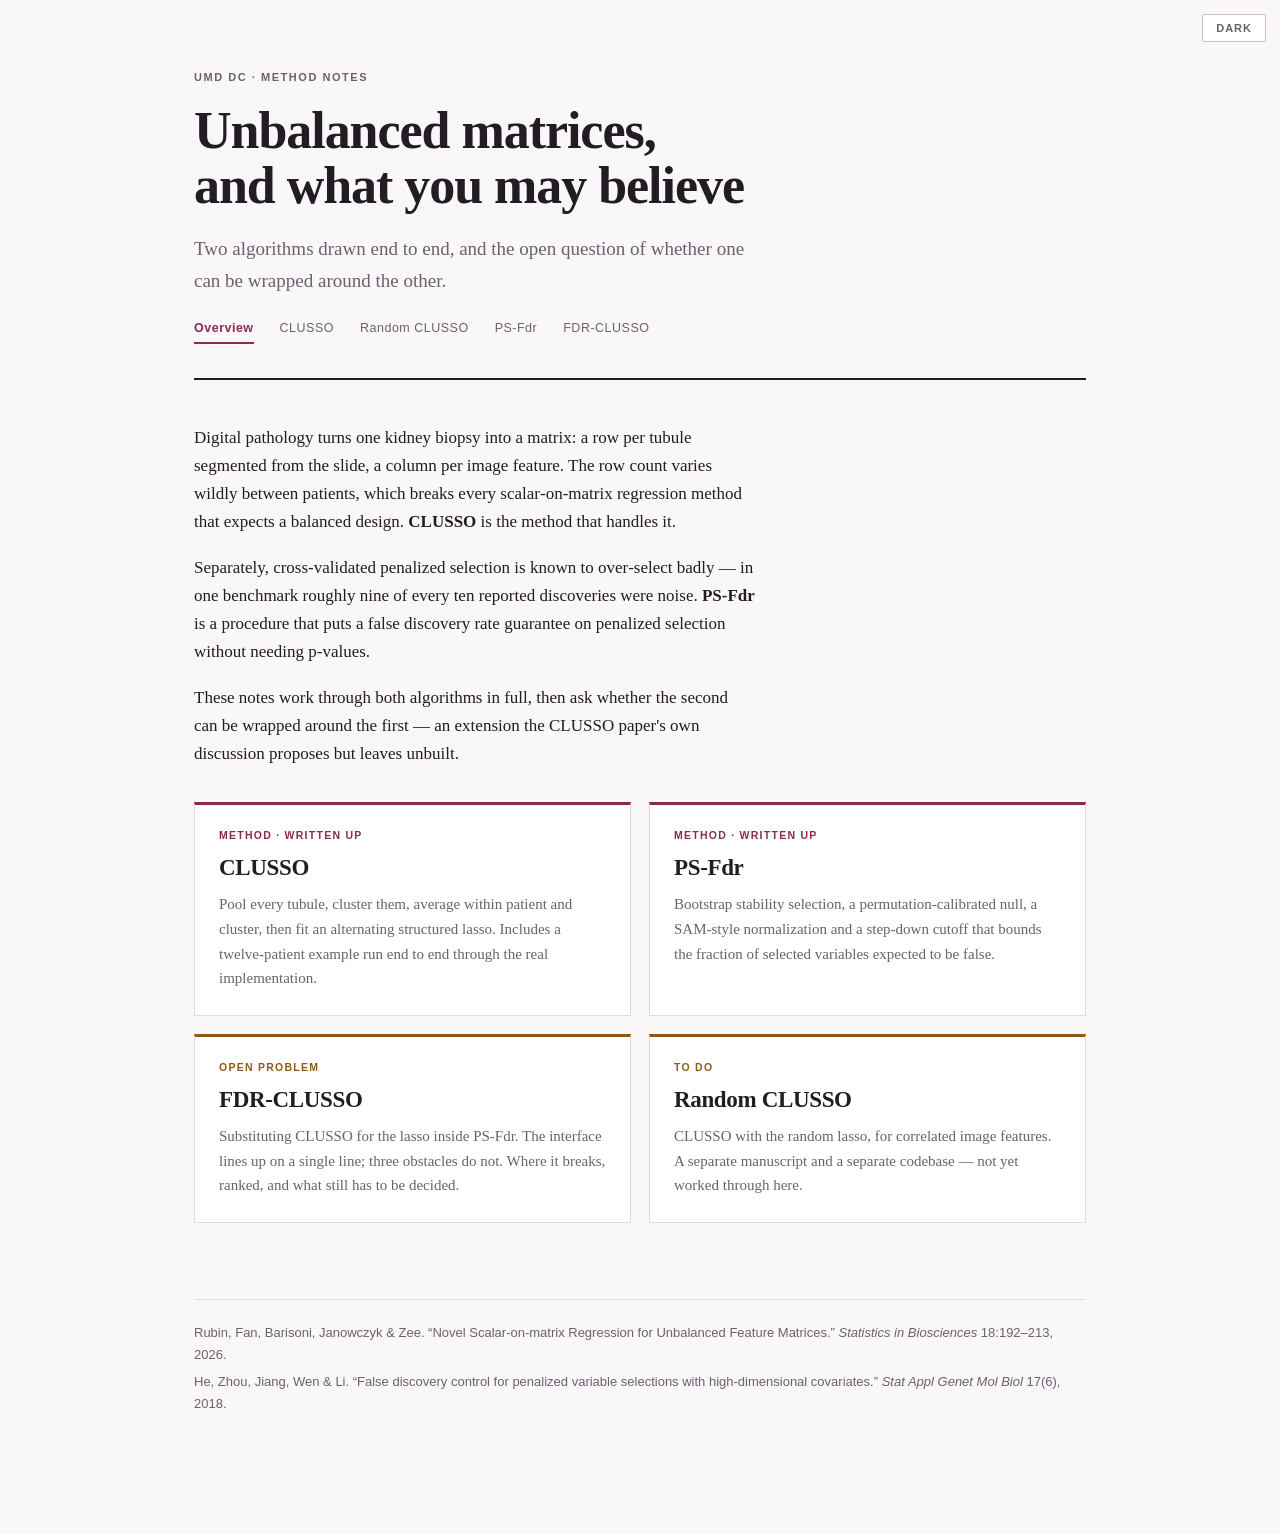
==== docs/index.html @ 7ac99914 "Add GitHub Pages site: one page per method Splits the CLUSSO/PS-Fdr explainer into a five-page stati" ====
<!doctype html>
<html lang="en">
<head>
<meta charset="utf-8">
<meta name="viewport" content="width=device-width, initial-scale=1">
<title>CLUSSO &times; PS-Fdr</title>
<meta name="description" content="Scalar-on-matrix regression for unbalanced tubule feature matrices, false discovery control for penalized selection, and the open question of composing the two.">
<meta name="color-scheme" content="light dark">
<link rel="icon" href="data:image/svg+xml,<svg xmlns=%22http://www.w3.org/2000/svg%22 viewBox=%220 0 100 100%22><text y=%22.9em%22 font-size=%2290%22>%F0%9F%94%AC</text></svg>">
<meta property="og:type" content="article">
<meta property="og:title" content="CLUSSO &times; PS-Fdr">
<meta property="og:description" content="Scalar-on-matrix regression for unbalanced tubule feature matrices, false discovery control for penalized selection, and the open question of composing the two.">
<meta name="twitter:card" content="summary">
<link rel="stylesheet" href="assets/style.css">
</head>
<body>
<button class="theme-toggle" id="themetoggle" type="button" aria-label="Toggle colour theme">Dark</button>

<div class="wrap">

  <header class="masthead">
    <p class="eyebrow">UMD DC &middot; method notes</p>
    <h1>Unbalanced matrices,<br>and what you may believe</h1>
    <p class="standfirst">Two algorithms drawn end to end, and the open question of whether one can be wrapped around the other.</p>
    <nav class="sitenav">
      <a href="index.html" aria-current="page">Overview</a>
      <a href="clusso.html">CLUSSO</a>
      <a href="random-clusso.html">Random CLUSSO</a>
      <a href="ps-fdr.html">PS-Fdr</a>
      <a href="fdr-clusso.html">FDR-CLUSSO</a>
    </nav>
  </header>

  <section>
    <div class="prose">
      <p>
        Digital pathology turns one kidney biopsy into a matrix: a row per tubule
        segmented from the slide, a column per image feature. The row count varies
        wildly between patients, which breaks every scalar&#8209;on&#8209;matrix regression
        method that expects a balanced design. <strong>CLUSSO</strong> is the method
        that handles it.
      </p>
      <p>
        Separately, cross&#8209;validated penalized selection is known to over&#8209;select
        badly &mdash; in one benchmark roughly nine of every ten reported discoveries
        were noise. <strong>PS&#8209;Fdr</strong> is a procedure that puts a false
        discovery rate guarantee on penalized selection without needing p&#8209;values.
      </p>
      <p>
        These notes work through both algorithms in full, then ask whether the second
        can be wrapped around the first &mdash; an extension the CLUSSO paper's own
        discussion proposes but leaves unbuilt.
      </p>
    </div>

    <div class="cards">
      <a class="card" href="clusso.html">
        <span class="ct">Method &middot; written up</span>
        <h3>CLUSSO</h3>
        <p>Pool every tubule, cluster them, average within patient and cluster, then
        fit an alternating structured lasso. Includes a twelve&#8209;patient example run
        end to end through the real implementation.</p>
      </a>
      <a class="card" href="ps-fdr.html">
        <span class="ct">Method &middot; written up</span>
        <h3>PS&#8209;Fdr</h3>
        <p>Bootstrap stability selection, a permutation&#8209;calibrated null, a
        SAM&#8209;style normalization and a step&#8209;down cutoff that bounds the fraction of
        selected variables expected to be false.</p>
      </a>
      <a class="card todo" href="fdr-clusso.html">
        <span class="ct">Open problem</span>
        <h3>FDR&#8209;CLUSSO</h3>
        <p>Substituting CLUSSO for the lasso inside PS&#8209;Fdr. The interface lines up
        on a single line; three obstacles do not. Where it breaks, ranked, and what
        still has to be decided.</p>
      </a>
      <a class="card todo" href="random-clusso.html">
        <span class="ct">To do</span>
        <h3>Random CLUSSO</h3>
        <p>CLUSSO with the random lasso, for correlated image features. A separate
        manuscript and a separate codebase &mdash; not yet worked through here.</p>
      </a>
    </div>
  </section>

  <footer>
    <p>Rubin, Fan, Barisoni, Janowczyk &amp; Zee. &ldquo;Novel Scalar&#8209;on&#8209;matrix Regression for Unbalanced Feature Matrices.&rdquo; <em>Statistics in Biosciences</em> 18:192&ndash;213, 2026.</p>
    <p>He, Zhou, Jiang, Wen &amp; Li. &ldquo;False discovery control for penalized variable selections with high&#8209;dimensional covariates.&rdquo; <em>Stat Appl Genet Mol Biol</em> 17(6), 2018.</p>
  </footer>

</div>
<script src="assets/theme.js"></script>
</body>
</html>
---- docs/assets/style.css ----
:root {
    --paper:        #FAF7F8;
    --surface:      #FFFFFF;
    --surface-alt:  #F3EEF1;
    --ink:          #221C24;
    --muted:        #6B6070;
    --line:         #E4DBE0;
    --line-strong:  #CDBFC7;

    --mulberry:      #8A2B54;
    --mulberry-soft: #F6E7ED;
    --slate:         #35606B;
    --slate-soft:    #E3EDEF;
    --amber:         #8F5A15;
    --amber-soft:    #F8EDDD;

    --serif: "Iowan Old Style", "Palatino Linotype", Palatino, "Book Antiqua", Georgia, serif;
    --sans:  ui-sans-serif, -apple-system, "Segoe UI", Roboto, "Helvetica Neue", sans-serif;
    --mono:  ui-monospace, SFMono-Regular, "SF Mono", Menlo, Consolas, "Liberation Mono", monospace;
    --math:  "Latin Modern Math", "STIX Two Math", "Cambria Math", "Times New Roman", serif;
  }

  @media (prefers-color-scheme: dark) {
    :root {
      --paper:        #17131A;
      --surface:      #1E1922;
      --surface-alt:  #251F2B;
      --ink:          #EDE6EA;
      --muted:        #A094A6;
      --line:         #332B39;
      --line-strong:  #4A3F52;

      --mulberry:      #E68CAC;
      --mulberry-soft: #3A1E2A;
      --slate:         #8CBAC5;
      --slate-soft:    #1B2E33;
      --amber:         #DDA463;
      --amber-soft:    #33261A;
    }
  }

  :root[data-theme="light"] {
    --paper:#FAF7F8; --surface:#FFFFFF; --surface-alt:#F3EEF1;
    --ink:#221C24; --muted:#6B6070; --line:#E4DBE0; --line-strong:#CDBFC7;
    --mulberry:#8A2B54; --mulberry-soft:#F6E7ED;
    --slate:#35606B; --slate-soft:#E3EDEF;
    --amber:#8F5A15; --amber-soft:#F8EDDD;
  }

  :root[data-theme="dark"] {
    --paper:#17131A; --surface:#1E1922; --surface-alt:#251F2B;
    --ink:#EDE6EA; --muted:#A094A6; --line:#332B39; --line-strong:#4A3F52;
    --mulberry:#E68CAC; --mulberry-soft:#3A1E2A;
    --slate:#8CBAC5; --slate-soft:#1B2E33;
    --amber:#DDA463; --amber-soft:#33261A;
  }

  * { box-sizing: border-box; }

  body {
    margin: 0;
    background: var(--paper);
    color: var(--ink);
    font-family: var(--serif);
    font-size: 17px;
    line-height: 1.65;
    -webkit-font-smoothing: antialiased;
  }

  .wrap { max-width: 940px; margin: 0 auto; padding: 0 24px 120px; }
  .prose { max-width: 66ch; }

  /* ---------- masthead ---------- */

  header.masthead {
    padding: 68px 0 34px;
    border-bottom: 2px solid var(--ink);
    margin-bottom: 44px;
  }

  .eyebrow {
    font-family: var(--sans);
    font-size: 11px; font-weight: 600;
    letter-spacing: 0.14em; text-transform: uppercase;
    color: var(--muted); margin: 0 0 18px;
  }

  h1 {
    font-size: clamp(34px, 6vw, 52px);
    line-height: 1.05; font-weight: 600;
    letter-spacing: -0.02em; margin: 0 0 20px;
    text-wrap: balance;
  }
  h1 .x { color: var(--muted); font-style: italic; font-weight: 400; }

  .standfirst {
    font-size: 19px; color: var(--muted);
    max-width: 60ch; margin: 0;
  }

  /* ---------- sections ---------- */

  section { margin-bottom: 76px; }

  h2 {
    font-size: 13px; font-family: var(--sans);
    font-weight: 700; letter-spacing: 0.13em;
    text-transform: uppercase; color: var(--mulberry);
    margin: 0 0 8px;
  }

  h3 {
    font-size: clamp(24px, 3.4vw, 31px);
    line-height: 1.2; font-weight: 600;
    letter-spacing: -0.015em; margin: 0 0 20px;
    text-wrap: balance;
  }

  p { margin: 0 0 18px; }
  p:last-child { margin-bottom: 0; }

  code {
    font-family: var(--mono); font-size: 0.85em;
    background: var(--surface-alt); border: 1px solid var(--line);
    border-radius: 3px; padding: 1px 5px;
  }

  em.term { font-style: italic; }

  /* ---------- MATH ---------- */

  math {
    font-family: var(--math);
    font-size: 1.06em;
    color: var(--ink);
  }

  math[display="block"] {
    display: block;
    margin: 0;
    overflow-x: auto;
    overflow-y: hidden;
    padding: 2px 0;
  }

  /* display equation slab */
  .eq {
    background: var(--surface-alt);
    border: 1px solid var(--line);
    padding: 18px 20px;
    margin: 0 0 14px;
    overflow-x: auto;
  }
  .eq:last-child { margin-bottom: 0; }

  .eq.plain { background: transparent; border: none; padding: 6px 0 10px; }

  .eq-note {
    font-family: var(--sans);
    font-size: 12.5px;
    color: var(--muted);
    margin-top: 10px;
    letter-spacing: 0.01em;
  }

  /* ---------- algorithm block ---------- */

  .algo {
    background: var(--surface-alt);
    border: 1px solid var(--line);
    padding: 16px 20px 18px;
    margin: 0 0 14px;
    overflow-x: auto;
  }
  .algo:last-child { margin-bottom: 0; }

  .ln {
    display: flex;
    align-items: baseline;
    flex-wrap: wrap;
    gap: 0 0.4em;
    font-family: var(--sans);
    font-size: 14.5px;
    line-height: 2.05;
    white-space: nowrap;
    color: var(--ink);
  }

  .ln.i1 { padding-left: 2.2em; }
  .ln.i2 { padding-left: 4.4em; }

  .ln math { font-size: 1.02em; }

  .kw {
    font-family: var(--sans);
    font-weight: 700;
    font-size: 12px;
    letter-spacing: 0.09em;
    text-transform: uppercase;
    color: var(--mulberry);
  }

  .cmt {
    font-family: var(--sans);
    font-size: 12.5px;
    font-style: italic;
    color: var(--muted);
    margin-left: 0.7em;
    white-space: normal;
  }

  .site {
    font-family: var(--sans);
    font-size: 11px; font-weight: 700;
    letter-spacing: 0.07em; text-transform: uppercase;
    color: var(--mulberry);
    background: var(--mulberry-soft);
    padding: 2px 7px; border-radius: 2px;
    margin-left: 0.7em;
  }

  .rule-line {
    color: var(--slate);
    font-weight: 600;
    border-bottom: 2px solid var(--slate);
    padding-bottom: 1px;
    white-space: normal;
  }

  .algo-sep {
    height: 1px; background: var(--line);
    margin: 12px 0; border: none;
  }

  /* ---------- annotation ---------- */

  .tag {
    display: inline-block;
    font-family: var(--sans);
    font-size: 11px; font-weight: 600;
    letter-spacing: 0.06em; text-transform: uppercase;
    padding: 3px 9px; border-radius: 2px;
    vertical-align: middle;
  }
  .tag.real { background: var(--mulberry-soft); color: var(--mulberry); }
  .tag.null { background: var(--slate-soft);    color: var(--slate); }

  .note {
    display: flex; gap: 12px; align-items: flex-start;
    background: var(--amber-soft);
    border-left: 3px solid var(--amber);
    padding: 12px 16px;
    font-size: 15px; font-family: var(--sans);
    line-height: 1.55; margin: 14px 0 0;
  }
  .note strong { color: var(--amber); }

  /* ---------- pipeline ---------- */

  .pipeline {
    list-style: none; margin: 32px 0 0; padding: 0;
    position: relative;
    display: flex; flex-direction: column;
  }

  .stage {
    display: grid; grid-template-columns: 46px 1fr;
    gap: 20px; position: relative; padding-bottom: 28px;
  }
  .stage:last-child { padding-bottom: 0; }

  .stage:not(:last-child)::before {
    content: "";
    position: absolute; left: 22px; top: 40px; bottom: -2px;
    width: 2px; background: var(--line-strong);
  }

  .stage-num {
    width: 46px; height: 40px;
    display: grid; place-items: center;
    background: var(--ink); color: var(--paper);
    font-family: var(--mono); font-size: 14px; font-weight: 600;
    position: relative; z-index: 1;
  }

  .stage-body {
    background: var(--surface);
    border: 1px solid var(--line);
    padding: 18px 22px 20px;
    min-width: 0;
  }

  .stage-body h4 {
    font-family: var(--sans);
    font-size: 12px; font-weight: 700;
    letter-spacing: 0.12em; text-transform: uppercase;
    margin: 0 0 10px; color: var(--ink);
  }

  .stage-body p { font-size: 16px; margin: 0 0 14px; }
  .stage-body p:last-child { margin-bottom: 0; }

  /* ---------- composition ---------- */

  .compose {
    display: grid; grid-template-columns: 1fr 1fr;
    gap: 20px; margin-top: 32px; align-items: start;
  }
  @media (max-width: 720px) { .compose { grid-template-columns: 1fr; } }

  .col-head {
    font-family: var(--sans);
    font-size: 12px; font-weight: 700;
    letter-spacing: 0.1em; text-transform: uppercase;
    padding-bottom: 10px; margin-bottom: 16px;
    border-bottom: 2px solid;
  }
  .col-a .col-head { color: var(--muted);    border-color: var(--line-strong); }
  .col-b .col-head { color: var(--mulberry); border-color: var(--mulberry); }

  .flow { display: flex; flex-direction: column; }

  .node {
    background: var(--surface);
    border: 1px solid var(--line);
    padding: 13px 15px;
    font-family: var(--sans);
    font-size: 14px; line-height: 1.45;
  }

  .node .cap {
    display: block; font-size: 11.5px;
    color: var(--muted); margin-top: 5px;
    letter-spacing: 0.02em;
  }

  .node.inserted {
    background: var(--amber-soft);
    border: 1px dashed var(--amber);
    color: var(--amber); font-weight: 600;
  }
  .node.inserted .cap { color: var(--amber); font-weight: 400; }

  .node.ghost {
    background: transparent; border: 1px dashed var(--line);
    color: var(--muted); text-align: center;
    font-size: 12.5px; font-style: italic;
  }

  .node.terminal {
    background: var(--mulberry-soft);
    border-color: var(--mulberry);
  }
  .node.terminal math { color: var(--mulberry); }

  .arrow {
    height: 22px; display: grid; place-items: center;
    color: var(--line-strong); font-size: 13px;
  }

  /* ---------- verdict split ---------- */

  .split {
    display: grid; grid-template-columns: 1fr 1fr;
    gap: 20px; margin-top: 28px;
  }
  @media (max-width: 720px) { .split { grid-template-columns: 1fr; } }

  .panel {
    background: var(--surface);
    border: 1px solid var(--line);
    padding: 20px 22px 22px;
  }
  .panel.good { border-top: 3px solid var(--slate); }
  .panel.bad  { border-top: 3px solid var(--amber); }

  .panel h4 {
    font-family: var(--sans); font-size: 12px; font-weight: 700;
    letter-spacing: 0.1em; text-transform: uppercase; margin: 0 0 14px;
  }
  .panel.good h4 { color: var(--slate); }
  .panel.bad  h4 { color: var(--amber); }

  .panel ul { margin: 0; padding-left: 18px; }
  .panel li { font-size: 15.5px; margin-bottom: 12px; }
  .panel li:last-child { margin-bottom: 0; }

  /* ---------- obstacles ---------- */

  .obstacles {
    list-style: none; margin: 30px 0 0; padding: 0;
    display: flex; flex-direction: column; gap: 2px;
  }

  .obstacle {
    display: grid; grid-template-columns: 62px 1fr; gap: 22px;
    background: var(--surface); border: 1px solid var(--line);
    padding: 20px 22px; align-items: start;
  }
  @media (max-width: 620px) {
    .obstacle { grid-template-columns: 1fr; gap: 10px; }
  }

  .obstacle .rank {
    font-family: var(--mono); font-size: 30px; font-weight: 600;
    line-height: 1; color: var(--line-strong);
    font-variant-numeric: tabular-nums;
  }

  .obstacle h4 {
    font-size: 18px; font-weight: 600;
    margin: 0 0 8px; letter-spacing: -0.01em;
  }
  .obstacle p { font-size: 15.5px; margin: 0 0 10px; }
  .obstacle p:last-child { margin-bottom: 0; }

  .where {
    font-family: var(--sans); font-size: 12.5px; color: var(--muted);
    border-top: 1px solid var(--line);
    padding-top: 9px; margin-top: 12px;
  }
  .where b { color: var(--ink); font-weight: 600; }

  /* ---------- questions ---------- */

  .qlist { margin: 28px 0 0; padding: 0; list-style: none; display: flex; flex-direction: column; gap: 14px; }
  .q { border-left: 2px solid var(--mulberry); padding: 2px 0 2px 18px; }
  .q h4 { font-size: 17px; font-weight: 600; margin: 0 0 5px; }
  .q p  { font-size: 15.5px; color: var(--muted); margin: 0; }

  footer {
    border-top: 1px solid var(--line); padding-top: 22px;
    font-family: var(--sans); font-size: 13px; color: var(--muted);
  }
  footer p { margin: 0 0 6px; }

  /* ---------- worked example ---------- */

  .legend {
    display: flex; flex-wrap: wrap; gap: 8px 22px;
    margin: 24px 0 6px;
    font-family: var(--sans); font-size: 13px; color: var(--muted);
  }
  .legend span { display: flex; align-items: center; gap: 8px; }
  .swatch {
    width: 22px; height: 12px; border: 1px solid var(--line-strong);
    display: inline-block;
  }
  .swatch.norm { background: var(--slate-soft); }
  .swatch.atro { background: var(--mulberry-soft); }

  .ex-grid {
    display: grid; grid-template-columns: repeat(3, 1fr);
    gap: 18px; margin-top: 18px;
  }
  @media (max-width: 800px) { .ex-grid { grid-template-columns: 1fr; } }

  .patient {
    background: var(--surface);
    border: 1px solid var(--line);
    padding: 0 0 16px;
    min-width: 0;
  }

  .patient-head {
    background: var(--surface-alt);
    border-bottom: 1px solid var(--line);
    padding: 11px 16px;
    font-family: var(--sans);
  }
  .patient-head b {
    display: block; font-size: 14px; font-weight: 700;
    letter-spacing: 0.03em; color: var(--ink);
  }
  .patient-head span { font-size: 12px; color: var(--muted); }

  table.tub {
    width: 100%; border-collapse: collapse;
    font-family: var(--sans); font-size: 13px;
    font-variant-numeric: tabular-nums;
  }
  table.tub th {
    font-size: 10.5px; font-weight: 700;
    letter-spacing: 0.07em; text-transform: uppercase;
    color: var(--muted); text-align: right;
    padding: 9px 16px 6px; border-bottom: 1px solid var(--line);
  }
  table.tub th:first-child { text-align: left; }
  table.tub td {
    padding: 4px 16px; text-align: right; color: var(--ink);
  }
  table.tub td:first-child {
    text-align: left; color: var(--muted); font-size: 12px;
  }
  tr.norm td { background: var(--slate-soft); }
  tr.atro td { background: var(--mulberry-soft); }

  .collapse { padding: 0 16px; margin-top: 14px; }

  .crow {
    display: grid;
    grid-template-columns: 1fr auto;
    gap: 10px; align-items: baseline;
    font-family: var(--sans); font-size: 13px;
    padding: 5px 0;
    font-variant-numeric: tabular-nums;
  }
  .crow .lbl { color: var(--muted); }
  .crow .val { font-weight: 600; color: var(--ink); white-space: nowrap; }

  .crow.naive { border-top: 1px solid var(--line); margin-top: 4px; padding-top: 9px; }
  .crow.sum {
    border-top: 2px solid var(--ink);
    margin-top: 4px; padding-top: 8px;
  }
  .crow.sum .lbl { color: var(--ink); font-weight: 600; }
  .crow.r1 .val { color: var(--slate); }
  .crow.r2 .val { color: var(--mulberry); }

  .match {
    font-family: var(--sans); font-size: 11.5px;
    color: var(--slate); background: var(--slate-soft);
    padding: 6px 16px; margin: 10px 16px 0;
    text-align: center; letter-spacing: 0.02em;
  }

  /* alpha demo */
  table.alpha {
    width: 100%; border-collapse: collapse;
    font-family: var(--sans); font-size: 14.5px;
    font-variant-numeric: tabular-nums;
    margin-top: 6px;
  }
  table.alpha th {
    font-size: 11px; font-weight: 700; letter-spacing: 0.08em;
    text-transform: uppercase; color: var(--muted);
    text-align: right; padding: 10px 14px; border-bottom: 1px solid var(--line-strong);
  }
  table.alpha th:first-child { text-align: left; }
  table.alpha td {
    padding: 11px 14px; text-align: right;
    border-bottom: 1px solid var(--line); color: var(--ink);
  }
  table.alpha td:first-child { text-align: left; color: var(--muted); }
  table.alpha tr:last-child td { border-bottom: none; }
  table.alpha tr.spread td {
    font-weight: 700; background: var(--surface-alt);
    border-top: 2px solid var(--ink); border-bottom: none;
  }
  table.alpha tr.spread td:first-child { color: var(--ink); }
  .amp { color: var(--mulberry); }


  /* ---------- worked example: stage headers ---------- */
  .exhead {
    display: flex; align-items: center; gap: 14px;
    font-family: var(--sans); font-size: 12px; font-weight: 700;
    letter-spacing: 0.11em; text-transform: uppercase;
    color: var(--ink);
    margin: 46px 0 16px; padding-bottom: 10px;
    border-bottom: 1px solid var(--line-strong);
  }
  .exnum {
    flex: none; min-width: 30px; height: 26px; padding: 0 9px;
    display: grid; place-items: center;
    background: var(--mulberry); color: var(--paper);
    font-family: var(--mono); font-size: 13px; letter-spacing: 0;
  }

  .scroll-x { overflow-x: auto; }

  /* ---------- scatter ---------- */
  .scatterbox {
    background: var(--surface); border: 1px solid var(--line);
    padding: 18px 18px 14px; margin-top: 18px;
  }
  #scatter { width: 100%; height: auto; display: block; max-width: 560px; margin: 0 auto; }
  #scatter .ax   { stroke: var(--line-strong); stroke-width: 1.2; }
  #scatter .tick { stroke: var(--line-strong); stroke-width: 1; }
  #scatter .tl   { fill: var(--muted); font-family: var(--sans); font-size: 11px; }
  #scatter .axl  { fill: var(--muted); font-family: var(--sans); font-size: 11.5px; letter-spacing: .04em; }
  #scatter .pt1  { fill: var(--slate);    opacity: .8; }
  #scatter .pt2  { fill: var(--mulberry); opacity: .8; }

  .scatter-cap {
    display: flex; flex-wrap: wrap; gap: 8px 22px; justify-content: center;
    margin-top: 14px; font-family: var(--sans); font-size: 12.5px; color: var(--muted);
  }
  .scatter-cap span { display: flex; align-items: center; gap: 7px; }
  .scatter-cap .swatch.norm { background: var(--slate); }
  .scatter-cap .swatch.atro { background: var(--mulberry); }
  .scatter-cap .acc { color: var(--slate); font-weight: 600; }

  /* ---------- design tensor table ---------- */
  table.design {
    width: 100%; border-collapse: collapse;
    font-family: var(--sans); font-size: 12.5px;
    font-variant-numeric: tabular-nums; white-space: nowrap;
    margin-top: 4px;
  }
  table.design th {
    font-size: 10.5px; font-weight: 700; letter-spacing: .07em;
    text-transform: uppercase; color: var(--muted); text-align: left;
    padding: 9px 13px; border-bottom: 1px solid var(--line-strong);
  }
  table.design td { padding: 7px 13px; border-bottom: 1px solid var(--line); }
  table.design tr:last-child td { border-bottom: none; }
  table.design .v1  { color: var(--slate); }
  table.design .v2  { color: var(--mulberry); }
  table.design .dim { color: var(--muted); }
  table.design .y   { font-weight: 700; }

  /* ---------- compact / trace / sweep variants ---------- */
  table.alpha.compact { font-size: 13.5px; margin-top: 0; }
  table.alpha.compact td { padding: 8px 0; }
  table.alpha.compact td:first-child { color: var(--muted); }
  table.alpha.compact td:last-child  { text-align: right; }
  table.alpha .dim  { color: var(--muted); }
  table.alpha .zero { color: var(--slate);  font-weight: 700; }
  table.alpha .fp   { color: var(--amber);  font-weight: 700; }
  table.alpha .conv { color: var(--slate);  font-weight: 700; }
  table.alpha.trace td, table.alpha.sweep td { font-variant-numeric: tabular-nums; }
  table.alpha.sweep td:first-child { color: var(--ink); }
  table.alpha tr.here td {
    background: var(--mulberry-soft); font-weight: 700;
  }
  table.alpha tr.here td:first-child { color: var(--mulberry); }


  table.design tr.grp th {
    font-size: 9.5px; letter-spacing: .1em; color: var(--muted);
    text-align: center; padding: 4px 13px 7px;
    border-bottom: 1px solid var(--line); font-weight: 700;
  }
  table.design tr.grp th:empty { border-bottom: none; }
  table.design .sub2 {
    display: block; font-size: 9px; font-weight: 600;
    letter-spacing: .05em; color: var(--muted); text-transform: none;
    margin-top: 2px;
  }
  table.design .n3 {
    color: var(--amber); font-weight: 700;
  }

  .gk { text-transform: none !important; }
  table.alpha th math, table.design th math, .exhead math { text-transform: none; }

  @media (prefers-reduced-motion: reduce) {
    * { transition: none !important; animation: none !important; }
  }

  /* ---------- site chrome (Pages only) ---------- */
  .theme-toggle {
    position: fixed; top: 14px; right: 14px; z-index: 60;
    background: var(--surface); color: var(--muted);
    border: 1px solid var(--line-strong);
    font-family: var(--sans); font-size: 11px; font-weight: 700;
    letter-spacing: .09em; text-transform: uppercase;
    padding: 7px 13px; cursor: pointer; border-radius: 2px;
  }
  .theme-toggle:hover { color: var(--ink); border-color: var(--ink); }
  @media (max-width: 700px) {
    .theme-toggle { top: 8px; right: 8px; padding: 5px 9px; font-size: 10px; }
  }
  @media print { .theme-toggle, .sitenav { display: none; } }

  .sitenav {
    display: flex; flex-wrap: wrap; gap: 4px 26px;
    padding: 22px 0 0; margin: 0;
    font-family: var(--sans); font-size: 12.5px;
    letter-spacing: .04em;
  }
  .sitenav a {
    color: var(--muted); text-decoration: none;
    padding-bottom: 3px; border-bottom: 2px solid transparent;
  }
  .sitenav a:hover { color: var(--ink); }
  .sitenav a[aria-current="page"] {
    color: var(--mulberry); border-bottom-color: var(--mulberry); font-weight: 700;
  }

  /* ---------- status banner ---------- */
  .status {
    display: flex; gap: 14px; align-items: flex-start;
    border: 1px solid var(--amber); background: var(--amber-soft);
    padding: 16px 20px; margin: 0 0 40px;
    font-family: var(--sans); font-size: 14.5px; line-height: 1.55;
    color: var(--ink);
  }
  .status .flag {
    flex: none; font-size: 10.5px; font-weight: 700;
    letter-spacing: .11em; text-transform: uppercase;
    color: var(--paper); background: var(--amber);
    padding: 4px 9px; border-radius: 2px; margin-top: 1px;
  }

  /* ---------- landing cards ---------- */
  .cards {
    display: grid; grid-template-columns: repeat(2, 1fr);
    gap: 18px; margin-top: 34px;
  }
  @media (max-width: 720px) { .cards { grid-template-columns: 1fr; } }

  a.card {
    display: block; text-decoration: none; color: inherit;
    background: var(--surface); border: 1px solid var(--line);
    padding: 22px 24px 24px;
    border-top: 3px solid var(--mulberry);
  }
  a.card:hover { border-color: var(--line-strong); border-top-color: var(--mulberry); }
  a.card.todo { border-top-color: var(--amber); }
  a.card .ct {
    font-family: var(--sans); font-size: 10.5px; font-weight: 700;
    letter-spacing: .12em; text-transform: uppercase;
    color: var(--mulberry); margin-bottom: 10px; display: block;
  }
  a.card.todo .ct { color: var(--amber); }
  a.card h3 { font-size: 23px; margin: 0 0 10px; }
  a.card p  { font-size: 15px; color: var(--muted); margin: 0; }

  .todolist { margin: 26px 0 0; padding-left: 20px; }
  .todolist li { margin-bottom: 12px; font-size: 16px; }
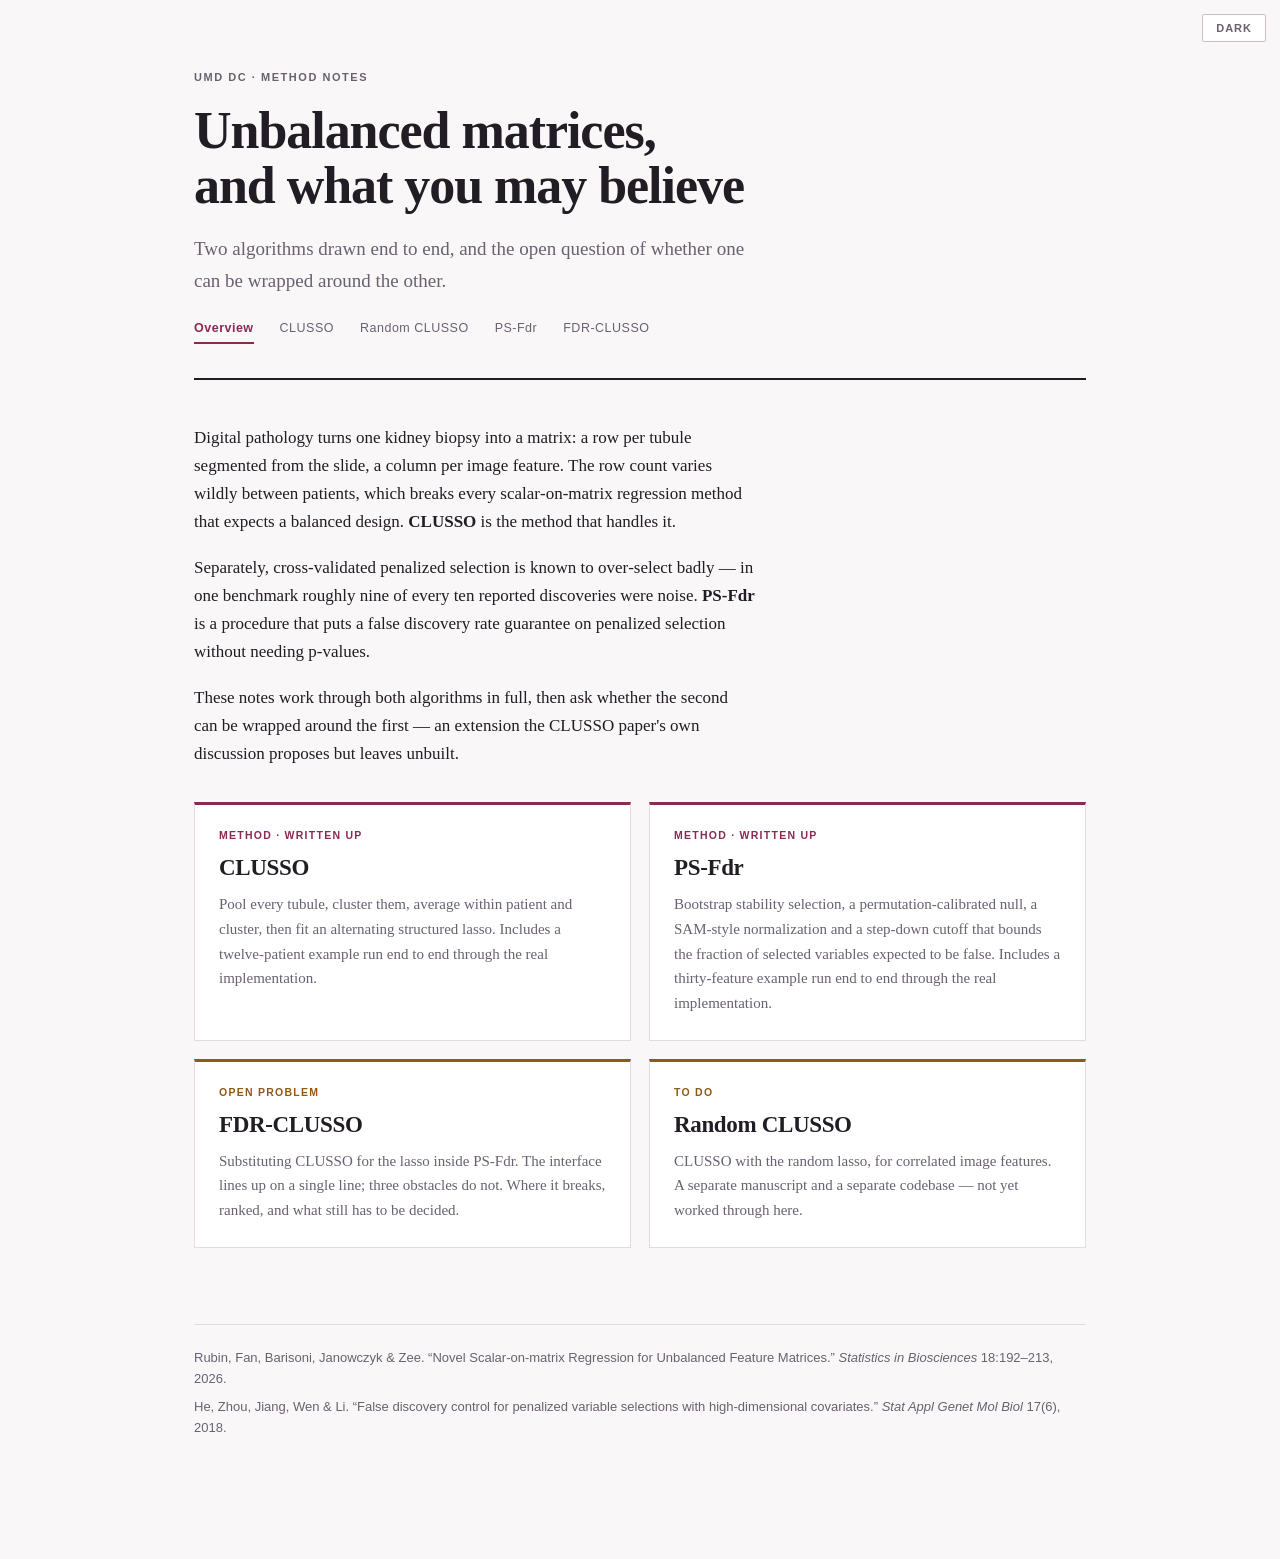
==== commit 2ea6ea7a: "Add PS-Fdr implementation and a worked example on the page The repo had no false discovery control c" ====
--- a/docs/index.html
+++ b/docs/index.html
@@ -66,7 +66,8 @@
         <h3>PS&#8209;Fdr</h3>
         <p>Bootstrap stability selection, a permutation&#8209;calibrated null, a
         SAM&#8209;style normalization and a step&#8209;down cutoff that bounds the fraction of
-        selected variables expected to be false.</p>
+        selected variables expected to be false. Includes a thirty&#8209;feature example
+        run end to end through the real implementation.</p>
       </a>
       <a class="card todo" href="fdr-clusso.html">
         <span class="ct">Open problem</span>
--- a/docs/assets/style.css
+++ b/docs/assets/style.css
@@ -590,6 +590,75 @@
   .scatter-cap .swatch.norm { background: var(--slate); }
   .scatter-cap .swatch.atro { background: var(--mulberry); }
   .scatter-cap .acc { color: var(--slate); font-weight: 600; }
+
+  /* ---------- figure frame and legend swatches ---------- */
+  .chartbox {
+    background: var(--surface); border: 1px solid var(--line);
+    padding: 18px 18px 14px; margin-top: 18px;
+  }
+
+  .scatter-cap .swatch.real  { background: var(--slate);       border-color: var(--slate); }
+  .scatter-cap .swatch.noise { background: var(--line-strong); border-color: var(--line-strong); }
+  .scatter-cap .swatch.nul {
+    background: transparent; border: none;
+    border-top: 2px dashed var(--mulberry); height: 0; align-self: center;
+  }
+  .scatter-cap .swatch.nline {
+    background: var(--mulberry); border-color: var(--mulberry);
+    opacity: .28; height: 3px; align-self: center;
+  }
+  .scatter-cap .swatch.selring {
+    background: var(--slate); border: 2px solid var(--mulberry);
+    width: 14px; height: 14px; border-radius: 50%;
+  }
+
+  /* ---------- per-step figures ---------- */
+  .fig { width: 100%; height: auto; display: block; max-width: 620px; margin: 0 auto; }
+  .fig .ax    { stroke: var(--line-strong); stroke-width: 1.2; }
+  .fig .tick  { stroke: var(--line-strong); stroke-width: 1; }
+  .fig .grid  { stroke: var(--line); stroke-width: 1; }
+  .fig .tl    { fill: var(--muted); font-family: var(--sans); font-size: 11px; }
+  .fig .bl    { fill: var(--muted); font-family: var(--sans); font-size: 8.5px; }
+  .fig .bl.on { fill: var(--mulberry); font-weight: 700; }
+  .fig .axl   { fill: var(--muted); font-family: var(--sans); font-size: 11.5px; letter-spacing: .04em; }
+
+  /* step 1 */
+  .fig .cell       { fill: var(--line-strong); }
+  .fig .cell.real  { fill: var(--slate); }
+  .fig .bar        { fill: var(--line-strong); }
+  .fig .bar.real   { fill: var(--slate); }
+
+  /* step 2 */
+  .fig .nline { fill: none; stroke: var(--mulberry); stroke-width: 1; opacity: .09; }
+  .fig .nmean { fill: none; stroke: var(--mulberry); stroke-width: 2; stroke-dasharray: 5 3; }
+  .fig .rline { fill: none; stroke: var(--slate); stroke-width: 2; }
+  .fig .rdot       { fill: var(--paper); stroke: var(--line-strong); stroke-width: 1.5; }
+  .fig .rdot.real  { fill: var(--slate); stroke: var(--slate); }
+
+  /* step 3 */
+  .fig .tie       { fill: none; stroke: var(--line-strong); stroke-width: 1; opacity: .75; }
+  .fig .tie.real  { stroke: var(--slate); stroke-width: 1.8; opacity: 1; }
+  .fig .tdot      { fill: var(--line-strong); }
+  .fig .tdot.real { fill: var(--slate); }
+
+  /* step 4a */
+  .fig .diag    { stroke: var(--line-strong); stroke-width: 1; stroke-dasharray: 3 3; }
+  .fig .diagl   { fill: var(--muted); font-family: var(--sans); font-size: 11px; }
+  .fig .cutline { stroke: var(--mulberry); stroke-width: 1.4; stroke-dasharray: 5 3; }
+  .fig .cutl    { fill: var(--mulberry); font-family: var(--sans); font-size: 11px; font-weight: 700; }
+  .fig .spt      { fill: var(--line-strong); }
+  .fig .spt.real { fill: var(--slate); }
+  .fig .spt.sel  { stroke: var(--mulberry); stroke-width: 2.2; }
+
+  /* step 4b */
+  .fig .qline { stroke: var(--mulberry); stroke-width: 1.4; stroke-dasharray: 5 3; }
+  .fig .ql    { fill: var(--mulberry); font-family: var(--sans); font-size: 11px; font-weight: 700; }
+  .fig .fline { fill: none; stroke: var(--line-strong); stroke-width: 1.6; }
+  .fig .fpt      { fill: var(--amber); }
+  .fig .fpt.ok   { fill: var(--mulberry); }
+  .fig .gap   { stroke: var(--line-strong); stroke-width: 1; stroke-dasharray: 2 4; }
+  .fig .ptl      { fill: var(--muted); font-family: var(--sans); font-size: 10.5px; }
+  .fig .ptl.on   { fill: var(--mulberry); font-weight: 700; }
 
   /* ---------- design tensor table ---------- */
   table.design {
@@ -641,6 +710,11 @@
   table.design .n3 {
     color: var(--amber); font-weight: 700;
   }
+  table.design tr.here td {
+    background: var(--mulberry-soft); font-weight: 700;
+  }
+  table.design tr.here td:first-child { color: var(--mulberry); }
+  table.design tr.here .dim { color: var(--ink); }
 
   .gk { text-transform: none !important; }
   table.alpha th math, table.design th math, .exhead math { text-transform: none; }
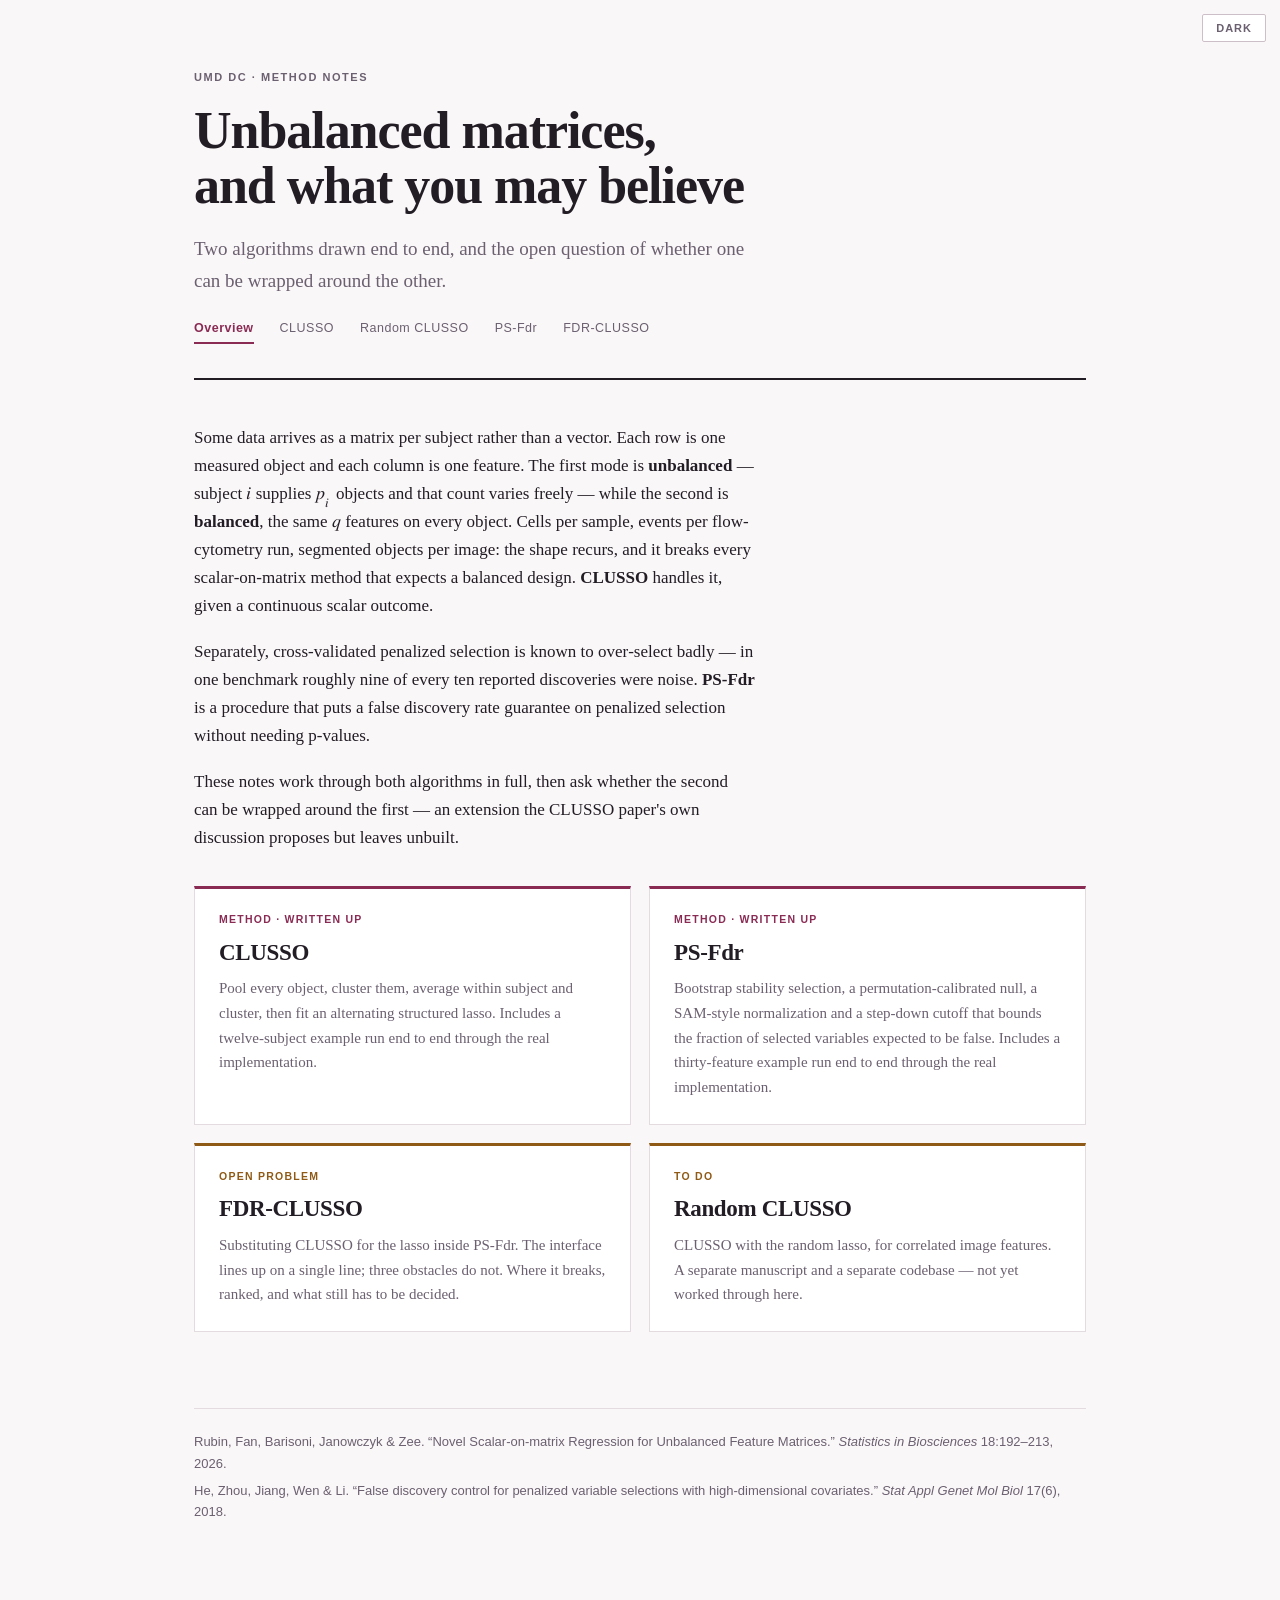
==== commit c8536eb6: "Generalise the site away from kidney histopathology The method is general scalar-on-matrix regressio" ====
--- a/docs/index.html
+++ b/docs/index.html
@@ -4,12 +4,12 @@
 <meta charset="utf-8">
 <meta name="viewport" content="width=device-width, initial-scale=1">
 <title>CLUSSO &times; PS-Fdr</title>
-<meta name="description" content="Scalar-on-matrix regression for unbalanced tubule feature matrices, false discovery control for penalized selection, and the open question of composing the two.">
+<meta name="description" content="Scalar-on-matrix regression for predictors with an unbalanced mode, false discovery control for penalized selection, and the open question of composing the two.">
 <meta name="color-scheme" content="light dark">
 <link rel="icon" href="data:image/svg+xml,<svg xmlns=%22http://www.w3.org/2000/svg%22 viewBox=%220 0 100 100%22><text y=%22.9em%22 font-size=%2290%22>%F0%9F%94%AC</text></svg>">
 <meta property="og:type" content="article">
 <meta property="og:title" content="CLUSSO &times; PS-Fdr">
-<meta property="og:description" content="Scalar-on-matrix regression for unbalanced tubule feature matrices, false discovery control for penalized selection, and the open question of composing the two.">
+<meta property="og:description" content="Scalar-on-matrix regression for predictors with an unbalanced mode, false discovery control for penalized selection, and the open question of composing the two.">
 <meta name="twitter:card" content="summary">
 <link rel="stylesheet" href="assets/style.css">
 </head>
@@ -34,11 +34,7 @@
   <section>
     <div class="prose">
       <p>
-        Digital pathology turns one kidney biopsy into a matrix: a row per tubule
-        segmented from the slide, a column per image feature. The row count varies
-        wildly between patients, which breaks every scalar&#8209;on&#8209;matrix regression
-        method that expects a balanced design. <strong>CLUSSO</strong> is the method
-        that handles it.
+        Some data arrives as a matrix per subject rather than a vector. Each row is one measured object and each column is one feature. The first mode is <strong>unbalanced</strong> &mdash; subject <math><mi>i</mi></math> supplies <math><msub><mi>p</mi><mi>i</mi></msub></math> objects and that count varies freely &mdash; while the second is <strong>balanced</strong>, the same <math><mi>q</mi></math> features on every object. Cells per sample, events per flow-cytometry run, segmented objects per image: the shape recurs, and it breaks every scalar&#8209;on&#8209;matrix method that expects a balanced design. <strong>CLUSSO</strong> handles it, given a continuous scalar outcome.
       </p>
       <p>
         Separately, cross&#8209;validated penalized selection is known to over&#8209;select
@@ -57,9 +53,7 @@
       <a class="card" href="clusso.html">
         <span class="ct">Method &middot; written up</span>
         <h3>CLUSSO</h3>
-        <p>Pool every tubule, cluster them, average within patient and cluster, then
-        fit an alternating structured lasso. Includes a twelve&#8209;patient example run
-        end to end through the real implementation.</p>
+        <p>Pool every object, cluster them, average within subject and cluster, then fit an alternating structured lasso. Includes a twelve&#8209;subject example run end to end through the real implementation.</p>
       </a>
       <a class="card" href="ps-fdr.html">
         <span class="ct">Method &middot; written up</span>
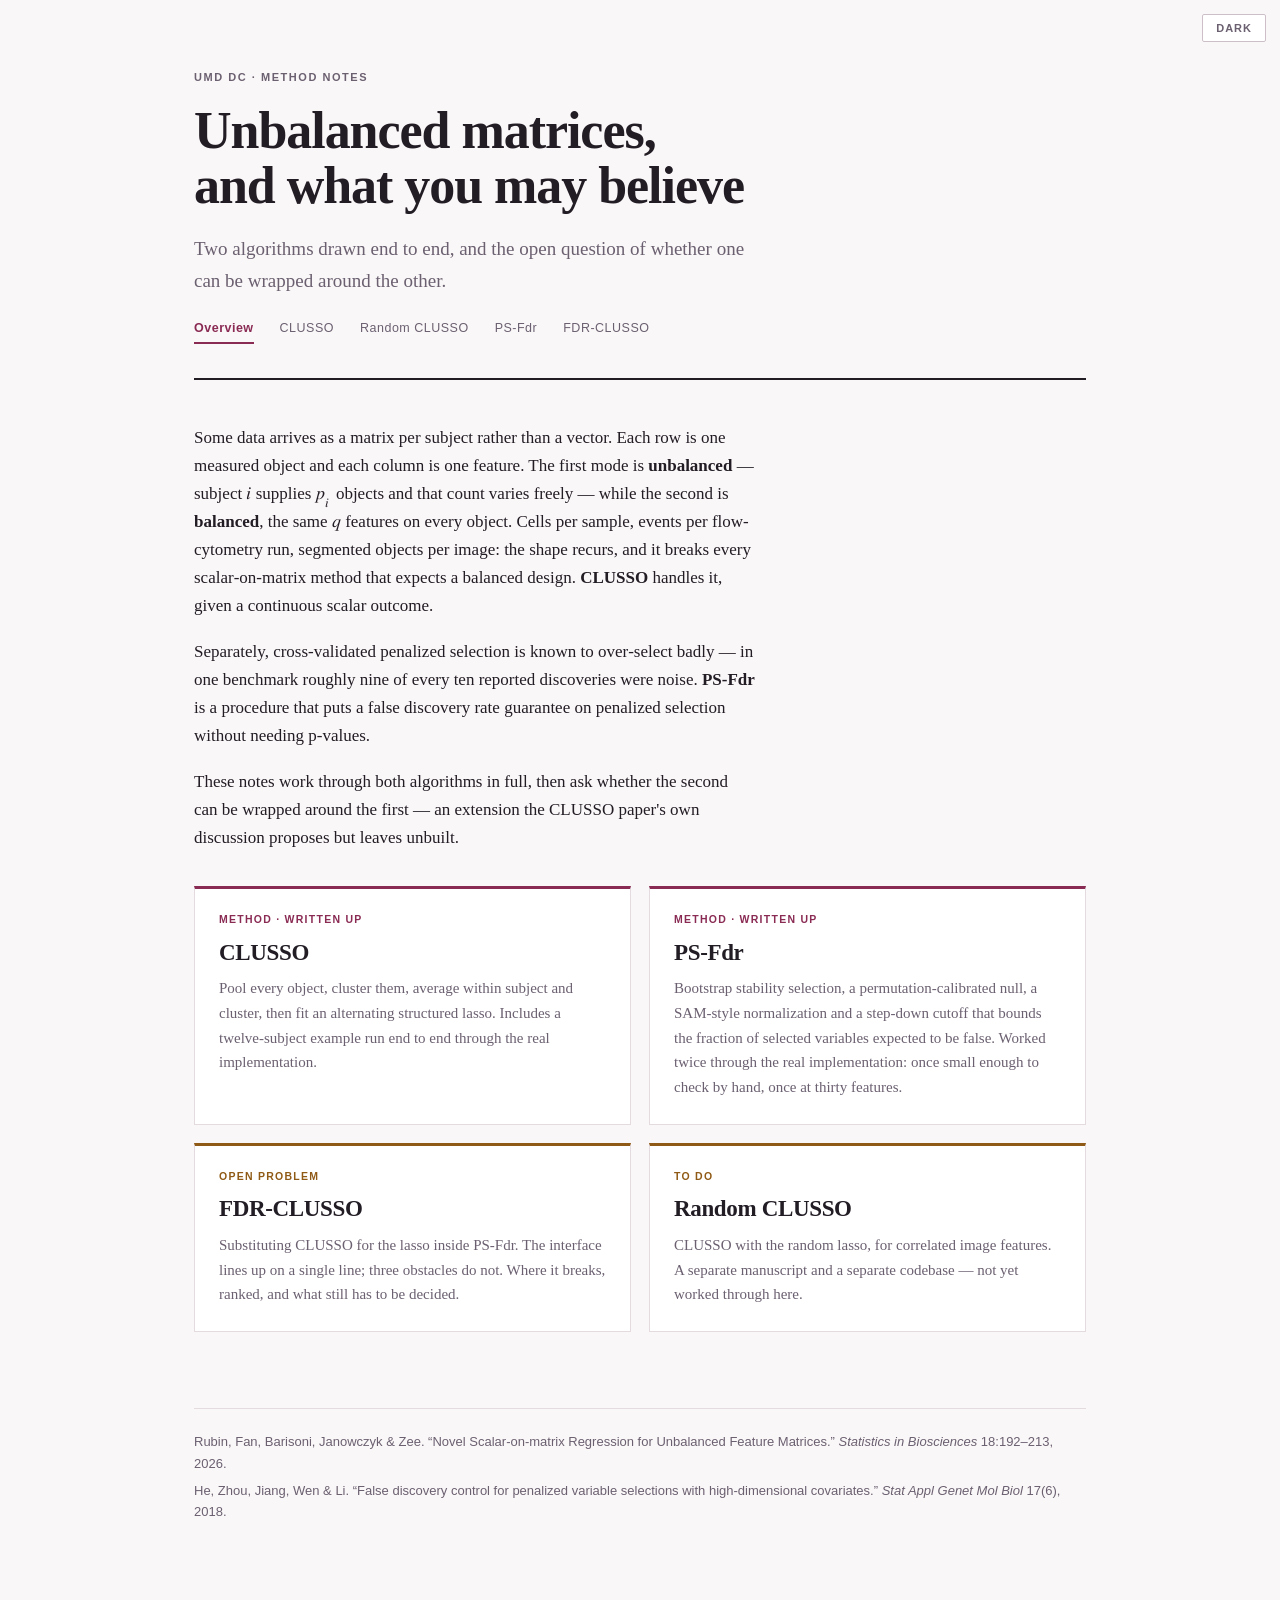
==== commit 2ccd997c: "Add a hand-checkable PS-Fdr example to the docs page The page had one worked example, at thirty pred" ====
--- a/docs/index.html
+++ b/docs/index.html
@@ -60,8 +60,8 @@
         <h3>PS&#8209;Fdr</h3>
         <p>Bootstrap stability selection, a permutation&#8209;calibrated null, a
         SAM&#8209;style normalization and a step&#8209;down cutoff that bounds the fraction of
-        selected variables expected to be false. Includes a thirty&#8209;feature example
-        run end to end through the real implementation.</p>
+        selected variables expected to be false. Worked twice through the real
+        implementation: once small enough to check by hand, once at thirty features.</p>
       </a>
       <a class="card todo" href="fdr-clusso.html">
         <span class="ct">Open problem</span>
--- a/docs/assets/style.css
+++ b/docs/assets/style.css
@@ -448,6 +448,8 @@
   }
   .swatch.norm { background: var(--slate-soft); }
   .swatch.atro { background: var(--mulberry-soft); }
+  .legend .swatch.sig { background: var(--slate);    border-color: var(--slate); }
+  .legend .swatch.nse { background: var(--mulberry); border-color: var(--mulberry); }
 
   .ex-grid {
     display: grid; grid-template-columns: repeat(3, 1fr);
@@ -678,6 +680,15 @@
   table.design .v2  { color: var(--mulberry); }
   table.design .dim { color: var(--muted); }
   table.design .y   { font-weight: 700; }
+
+  /* notation glossary: prose in the second column, so let it wrap */
+  table.design.gloss { white-space: normal; font-size: 13.5px; margin: 4px 0 8px; }
+  table.design.gloss td:first-child {
+    white-space: nowrap; font-weight: 700;
+    vertical-align: top; width: 1%;
+  }
+  table.design.gloss td:last-child { color: var(--muted); line-height: 1.5; }
+  table.design.gloss td:last-child b { color: var(--ink); font-weight: 700; }
 
   /* ---------- compact / trace / sweep variants ---------- */
   table.alpha.compact { font-size: 13.5px; margin-top: 0; }
@@ -710,6 +721,36 @@
   table.design .n3 {
     color: var(--amber); font-weight: 700;
   }
+  /* ---------- tiny example: quoted paper text and the 0/1 grid ---------- */
+  .quote {
+    border-left: 3px solid var(--slate);
+    background: var(--slate-soft);
+    padding: 12px 18px;
+    margin: 0 0 18px;
+    max-width: 66ch;
+    font-size: 15.5px;
+    line-height: 1.55;
+    color: var(--ink);
+  }
+
+  table.design.grid td { text-align: center; padding: 4px 9px; }
+  table.design.grid td:first-child,
+  table.design.grid th:first-child { text-align: left; }
+  table.design.grid td.on  { color: var(--slate); font-weight: 700; }
+  table.design.grid td.off { color: var(--line-strong); }
+
+  table.design tr.tot td {
+    border-top: 2px solid var(--line-strong);
+    border-bottom: none;
+    font-weight: 700;
+  }
+  table.design tr.tot td:first-child { color: var(--ink); }
+  table.design td.hit {
+    background: var(--mulberry-soft);
+    color: var(--mulberry);
+    font-weight: 700;
+  }
+
   table.design tr.here td {
     background: var(--mulberry-soft); font-weight: 700;
   }
